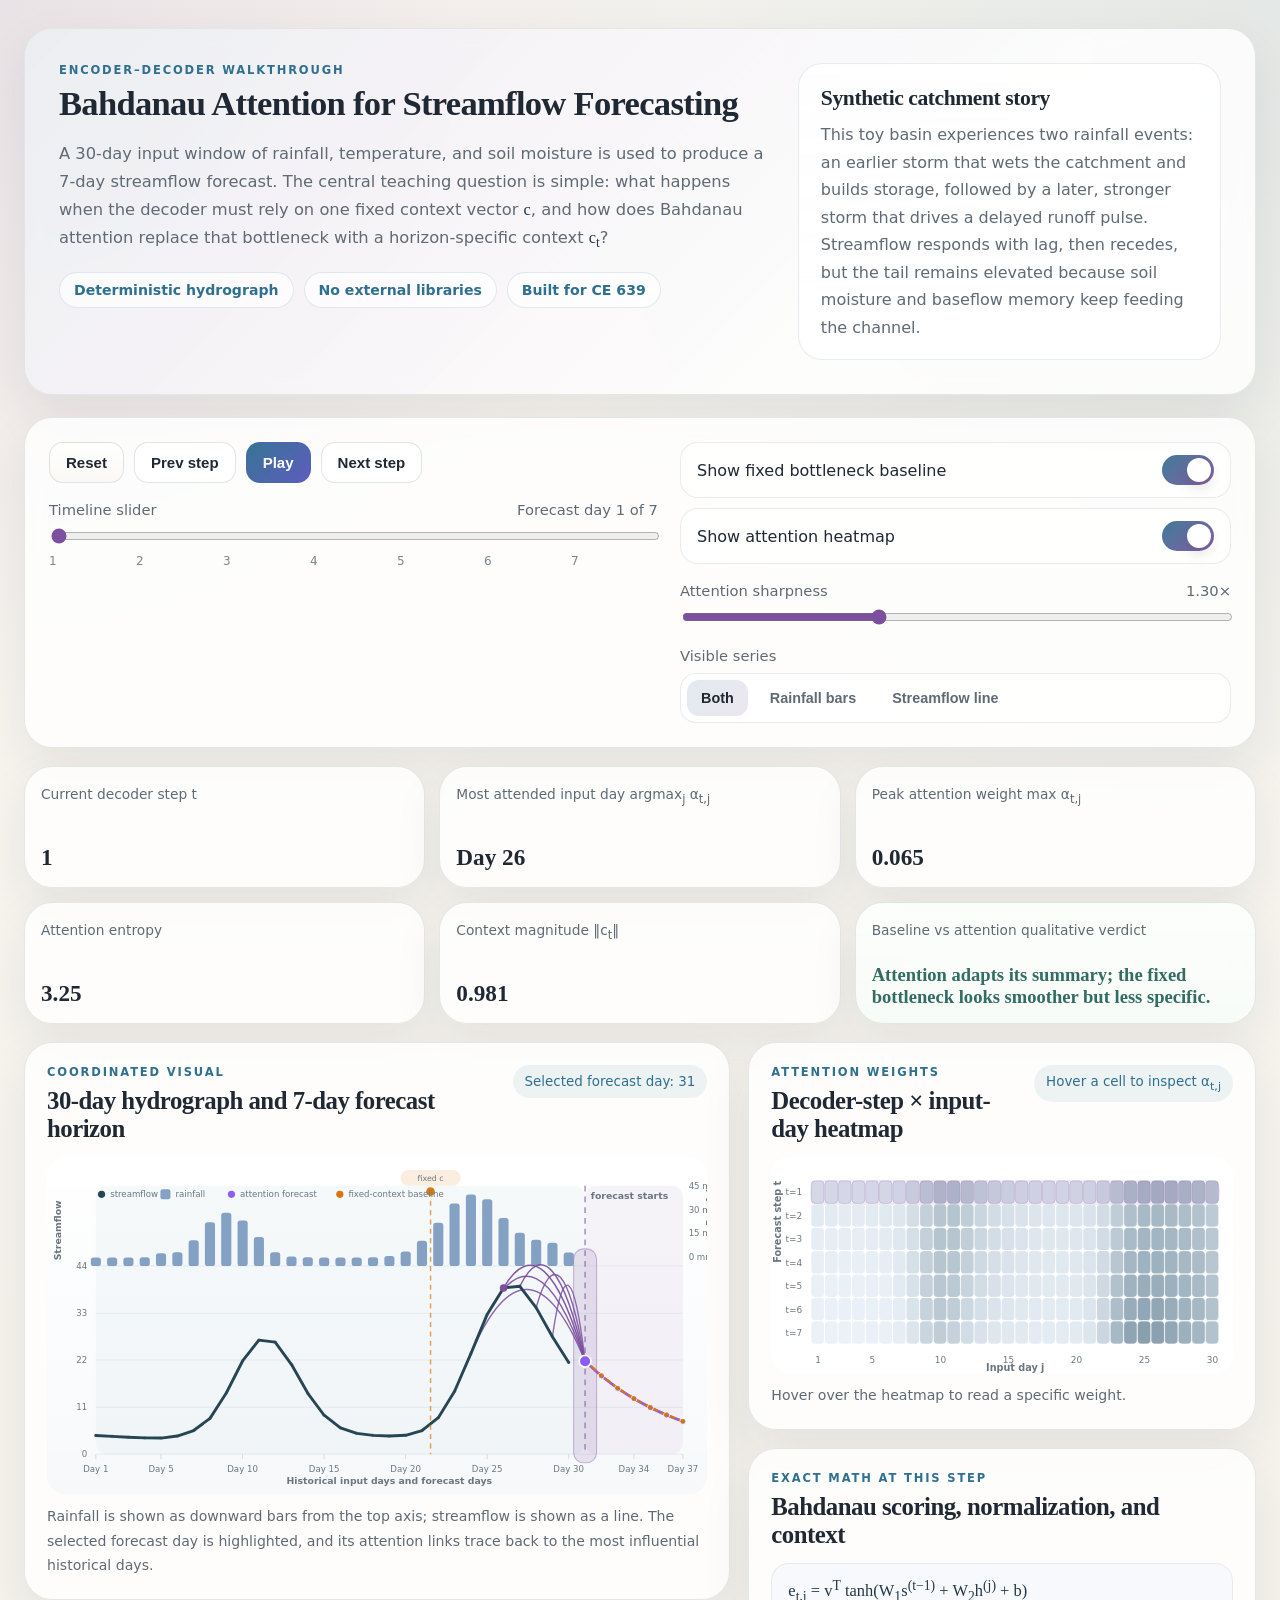
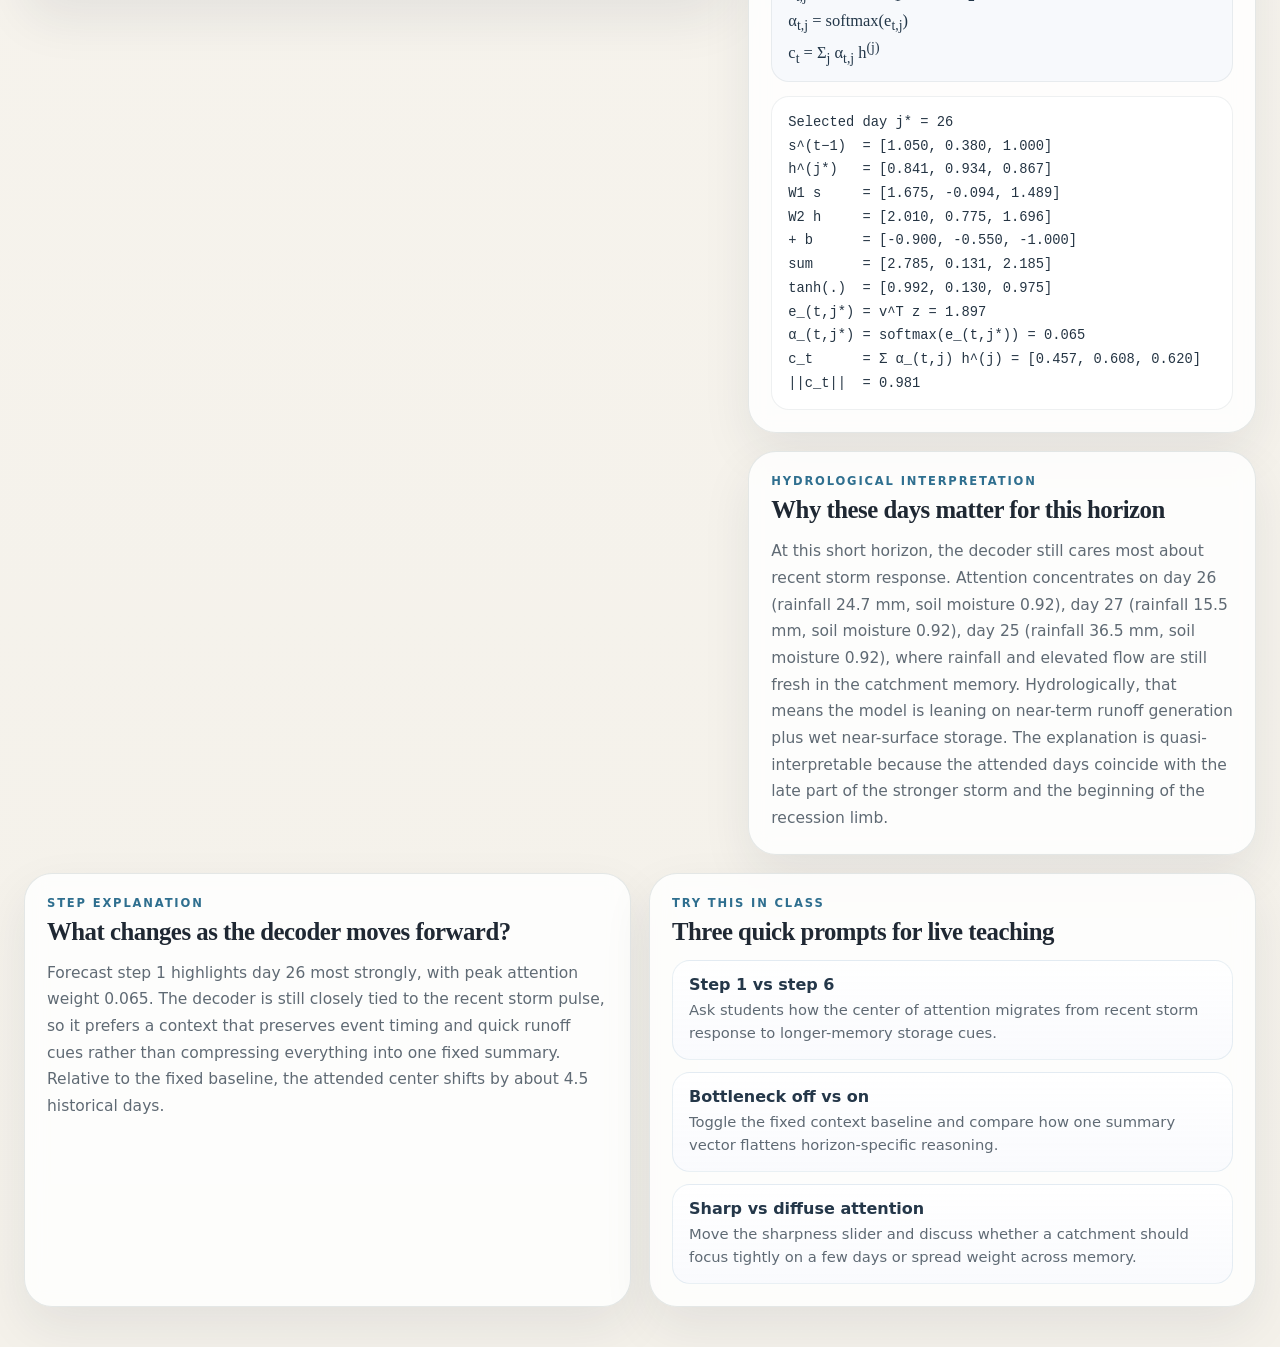
==== Set2/01_bahdanau_streamflow_demo/index.html @ 587828bb "init: working demos" ====
<!DOCTYPE html>
<html lang="en">
<head>
  <meta charset="UTF-8" />
  <meta name="viewport" content="width=device-width, initial-scale=1.0" />
  <title>Bahdanau Attention for Streamflow Forecasting</title>
  <link rel="stylesheet" href="styles.css" />
</head>
<body>
  <div class="page-shell">
    <header class="hero card">
      <div class="hero-copy">
        <p class="eyebrow">Encoder–decoder walkthrough</p>
        <h1>Bahdanau Attention for Streamflow Forecasting</h1>
        <p class="hero-subtitle">
          A 30-day input window of rainfall, temperature, and soil moisture is used to produce a 7-day streamflow forecast.
          The central teaching question is simple: what happens when the decoder must rely on one fixed context vector <span class="math-inline">c</span>,
          and how does Bahdanau attention replace that bottleneck with a horizon-specific context <span class="math-inline">c<sub>t</sub></span>?
        </p>
        <div class="pill-row">
          <span class="note-pill">Deterministic hydrograph</span>
          <span class="note-pill">No external libraries</span>
          <span class="note-pill">Built for CE 639</span>
        </div>
      </div>
      <aside class="story-box">
        <h2>Synthetic catchment story</h2>
        <p>
          This toy basin experiences two rainfall events: an earlier storm that wets the catchment and builds storage,
          followed by a later, stronger storm that drives a delayed runoff pulse. Streamflow responds with lag, then recedes,
          but the tail remains elevated because soil moisture and baseflow memory keep feeding the channel.
        </p>
      </aside>
    </header>

    <section class="controls card">
      <div class="controls-left">
        <div class="button-row">
          <button id="resetBtn" class="action-btn secondary">Reset</button>
          <button id="prevBtn" class="action-btn">Prev step</button>
          <button id="playBtn" class="action-btn primary">Play</button>
          <button id="nextBtn" class="action-btn">Next step</button>
        </div>

        <div class="slider-block">
          <div class="label-row">
            <label for="stepSlider">Timeline slider</label>
            <span id="sliderReadout">Forecast day 1 of 7</span>
          </div>
          <input id="stepSlider" type="range" min="1" max="7" value="1" step="1" />
          <div class="step-ticks">
            <span>1</span><span>2</span><span>3</span><span>4</span><span>5</span><span>6</span><span>7</span>
          </div>
        </div>
      </div>

      <div class="controls-right">
        <div class="toggle-group">
          <label class="switch-row">
            <span>Show fixed bottleneck baseline</span>
            <input id="baselineToggle" type="checkbox" checked />
            <span class="switch-ui"></span>
          </label>
          <label class="switch-row">
            <span>Show attention heatmap</span>
            <input id="heatmapToggle" type="checkbox" checked />
            <span class="switch-ui"></span>
          </label>
        </div>

        <div class="slider-block compact">
          <div class="label-row">
            <label for="sharpnessSlider">Attention sharpness</label>
            <span id="sharpnessReadout">1.30×</span>
          </div>
          <input id="sharpnessSlider" type="range" min="0.7" max="2.4" value="1.3" step="0.05" />
        </div>

        <div class="series-toggle">
          <span class="series-label">Visible series</span>
          <div class="segmented" id="seriesToggle">
            <button data-series="both" class="seg-btn active">Both</button>
            <button data-series="rain" class="seg-btn">Rainfall bars</button>
            <button data-series="flow" class="seg-btn">Streamflow line</button>
          </div>
        </div>
      </div>
    </section>

    <section class="metrics-grid">
      <article class="metric card">
        <span class="metric-label">Current decoder step t</span>
        <strong id="metricStep" class="metric-value">1</strong>
      </article>
      <article class="metric card">
        <span class="metric-label">Most attended input day argmax<sub>j</sub> α<sub>t,j</sub></span>
        <strong id="metricArgmax" class="metric-value">Day 28</strong>
      </article>
      <article class="metric card">
        <span class="metric-label">Peak attention weight max α<sub>t,j</sub></span>
        <strong id="metricPeak" class="metric-value">0.00</strong>
      </article>
      <article class="metric card">
        <span class="metric-label">Attention entropy</span>
        <strong id="metricEntropy" class="metric-value">0.00</strong>
      </article>
      <article class="metric card">
        <span class="metric-label">Context magnitude ‖c<sub>t</sub>‖</span>
        <strong id="metricContext" class="metric-value">0.00</strong>
      </article>
      <article class="metric card verdict-card">
        <span class="metric-label">Baseline vs attention qualitative verdict</span>
        <strong id="metricVerdict" class="metric-value verdict-text">Attention is more adaptive.</strong>
      </article>
    </section>

    <main class="main-grid">
      <section class="left-column">
        <article class="panel card hydro-panel">
          <div class="panel-head">
            <div>
              <p class="panel-kicker">Coordinated visual</p>
              <h2>30-day hydrograph and 7-day forecast horizon</h2>
            </div>
            <div class="panel-note" id="hydroNote">Selected forecast day: 31</div>
          </div>
          <svg id="hydrographSvg" viewBox="0 0 920 470" aria-label="Hydrograph with rainfall, streamflow, attention links, and forecast horizon"></svg>
          <div class="panel-caption">
            Rainfall is shown as downward bars from the top axis; streamflow is shown as a line. The selected forecast day is highlighted, and its
            attention links trace back to the most influential historical days.
          </div>
        </article>
      </section>

      <section class="right-column">
        <article class="panel card heatmap-panel" id="heatmapCard">
          <div class="panel-head">
            <div>
              <p class="panel-kicker">Attention weights</p>
              <h2>Decoder-step × input-day heatmap</h2>
            </div>
            <div class="panel-note" id="heatmapNote">Hover a cell to inspect α<sub>t,j</sub></div>
          </div>
          <svg id="heatmapSvg" viewBox="0 0 620 290" aria-label="Attention heatmap with 7 rows and 30 columns"></svg>
          <div class="heatmap-footer" id="heatmapReadout">Hover over the heatmap to read a specific weight.</div>
        </article>

        <article class="panel card math-panel">
          <div class="panel-head">
            <div>
              <p class="panel-kicker">Exact math at this step</p>
              <h2>Bahdanau scoring, normalization, and context</h2>
            </div>
          </div>
          <div class="equation-stack">
            <div class="equation-line">e<sub>t,j</sub> = v<sup>T</sup> tanh(W<sub>1</sub>s<sup>(t−1)</sup> + W<sub>2</sub>h<sup>(j)</sup> + b)</div>
            <div class="equation-line">α<sub>t,j</sub> = softmax(e<sub>t,j</sub>)</div>
            <div class="equation-line">c<sub>t</sub> = Σ<sub>j</sub> α<sub>t,j</sub> h<sup>(j)</sup></div>
          </div>
          <div id="mathWorked" class="worked-box"></div>
        </article>

        <article class="panel card interpretation-panel">
          <div class="panel-head">
            <div>
              <p class="panel-kicker">Hydrological interpretation</p>
              <h2>Why these days matter for this horizon</h2>
            </div>
          </div>
          <div id="interpretationText" class="interpretation-copy"></div>
        </article>
      </section>
    </main>

    <section class="bottom-grid">
      <article class="panel card">
        <div class="panel-head">
          <div>
            <p class="panel-kicker">Step explanation</p>
            <h2>What changes as the decoder moves forward?</h2>
          </div>
        </div>
        <div id="stepExplanation" class="step-copy"></div>
      </article>

      <article class="panel card try-card">
        <div class="panel-head">
          <div>
            <p class="panel-kicker">Try this in class</p>
            <h2>Three quick prompts for live teaching</h2>
          </div>
        </div>
        <div class="try-strip">
          <div class="try-item">
            <strong>Step 1 vs step 6</strong>
            <span>Ask students how the center of attention migrates from recent storm response to longer-memory storage cues.</span>
          </div>
          <div class="try-item">
            <strong>Bottleneck off vs on</strong>
            <span>Toggle the fixed context baseline and compare how one summary vector flattens horizon-specific reasoning.</span>
          </div>
          <div class="try-item">
            <strong>Sharp vs diffuse attention</strong>
            <span>Move the sharpness slider and discuss whether a catchment should focus tightly on a few days or spread weight across memory.</span>
          </div>
        </div>
      </article>
    </section>
  </div>

  <script src="app.js"></script>
</body>
</html>
---- Set2/01_bahdanau_streamflow_demo/styles.css ----
:root {
  --bg: #f4f1ea;
  --bg-soft: #fbfaf7;
  --paper: rgba(255, 255, 255, 0.82);
  --paper-strong: rgba(255, 255, 255, 0.92);
  --ink: #1f2833;
  --muted: #5f6a74;
  --border: rgba(47, 79, 79, 0.12);
  --shadow: 0 20px 50px rgba(30, 41, 59, 0.08);
  --accent: #2f6f8f;
  --accent-2: #7c4f9f;
  --accent-3: #d78a28;
  --good: #326c63;
  --rain: #6b8fb8;
  --flow: #264653;
  --forecast: #8b5cf6;
  --baseline: #d97706;
  --heat-low: #eef4fa;
  --heat-high: #29567f;
}

* {
  box-sizing: border-box;
}

html {
  scroll-behavior: smooth;
}

body {
  margin: 0;
  font-family: Inter, ui-sans-serif, system-ui, -apple-system, BlinkMacSystemFont, "Segoe UI", sans-serif;
  background:
    radial-gradient(circle at top left, rgba(123, 91, 164, 0.12), transparent 22%),
    radial-gradient(circle at top right, rgba(47, 111, 143, 0.10), transparent 26%),
    linear-gradient(180deg, #f8f5ef 0%, #f4f1ea 100%);
  color: var(--ink);
}

.page-shell {
  max-width: 1460px;
  margin: 0 auto;
  padding: 28px 24px 40px;
}

.card {
  background: var(--paper);
  backdrop-filter: blur(10px);
  border: 1px solid var(--border);
  border-radius: 28px;
  box-shadow: var(--shadow);
}

.hero {
  display: grid;
  grid-template-columns: minmax(0, 1.55fr) minmax(320px, 0.92fr);
  gap: 26px;
  padding: 34px;
  margin-bottom: 22px;
  position: relative;
  overflow: hidden;
}

.hero::before {
  content: "";
  position: absolute;
  inset: 0;
  background: linear-gradient(135deg, rgba(43, 89, 124, 0.08), rgba(124, 79, 159, 0.05), transparent 70%);
  pointer-events: none;
}

.hero-copy,
.story-box {
  position: relative;
  z-index: 1;
}

.eyebrow,
.panel-kicker {
  margin: 0 0 8px;
  text-transform: uppercase;
  letter-spacing: 0.16em;
  font-size: 0.72rem;
  font-weight: 700;
  color: var(--accent);
}

.hero h1,
.panel h2,
.story-box h2 {
  font-family: Georgia, "Times New Roman", serif;
  letter-spacing: -0.02em;
}

.hero h1 {
  margin: 0;
  font-size: clamp(2.15rem, 2.7vw, 3.3rem);
  line-height: 1.06;
}

.hero-subtitle {
  margin: 18px 0 18px;
  max-width: 920px;
  font-size: 1.02rem;
  line-height: 1.72;
  color: var(--muted);
}

.math-inline {
  font-family: "Times New Roman", Georgia, serif;
  color: #21364a;
}

.pill-row {
  display: flex;
  flex-wrap: wrap;
  gap: 10px;
}

.note-pill {
  padding: 9px 14px;
  border-radius: 999px;
  background: rgba(255, 255, 255, 0.66);
  border: 1px solid rgba(47, 111, 143, 0.14);
  font-size: 0.88rem;
  color: var(--accent);
  font-weight: 600;
}

.story-box {
  align-self: stretch;
  background: linear-gradient(180deg, rgba(255, 255, 255, 0.78), rgba(255, 255, 255, 0.94));
  border: 1px solid rgba(47, 111, 143, 0.12);
  border-radius: 24px;
  padding: 22px 22px 18px;
}

.story-box h2 {
  margin: 0 0 10px;
  font-size: 1.35rem;
}

.story-box p {
  margin: 0;
  color: var(--muted);
  line-height: 1.72;
}

.controls {
  display: grid;
  grid-template-columns: 1.05fr 0.95fr;
  gap: 22px;
  padding: 24px;
  margin-bottom: 18px;
}

.controls-left,
.controls-right {
  display: flex;
  flex-direction: column;
  gap: 18px;
}

.button-row {
  display: flex;
  flex-wrap: wrap;
  gap: 10px;
}

.action-btn {
  appearance: none;
  border: 1px solid rgba(38, 70, 83, 0.14);
  background: rgba(255, 255, 255, 0.88);
  color: var(--ink);
  border-radius: 14px;
  padding: 11px 16px;
  font-size: 0.94rem;
  font-weight: 650;
  cursor: pointer;
  transition: transform 180ms ease, background 180ms ease, border-color 180ms ease, box-shadow 180ms ease;
}

.action-btn:hover,
.seg-btn:hover {
  transform: translateY(-1px);
  box-shadow: 0 10px 22px rgba(45, 68, 91, 0.10);
}

.action-btn.primary {
  background: linear-gradient(135deg, rgba(47, 111, 143, 0.96), rgba(86, 83, 187, 0.95));
  color: #fff;
  border-color: transparent;
}

.action-btn.secondary {
  background: linear-gradient(180deg, rgba(255,255,255,0.92), rgba(250,248,244,0.92));
}

.label-row {
  display: flex;
  align-items: center;
  justify-content: space-between;
  gap: 12px;
  margin-bottom: 8px;
  font-size: 0.92rem;
  color: var(--muted);
}

.slider-block input[type="range"] {
  width: 100%;
  accent-color: var(--accent-2);
  cursor: pointer;
}

.step-ticks {
  display: grid;
  grid-template-columns: repeat(7, 1fr);
  margin-top: 6px;
  color: #7b8790;
  font-size: 0.75rem;
}

.toggle-group {
  display: grid;
  gap: 10px;
}

.switch-row {
  position: relative;
  display: grid;
  grid-template-columns: 1fr auto;
  align-items: center;
  gap: 14px;
  padding: 12px 16px;
  background: rgba(255, 255, 255, 0.72);
  border: 1px solid rgba(38, 70, 83, 0.10);
  border-radius: 18px;
  cursor: pointer;
  user-select: none;
}

.switch-row input {
  position: absolute;
  opacity: 0;
  pointer-events: none;
}

.switch-ui {
  width: 52px;
  height: 30px;
  background: rgba(127, 140, 141, 0.35);
  border-radius: 999px;
  position: relative;
  transition: background 180ms ease;
}

.switch-ui::after {
  content: "";
  position: absolute;
  width: 24px;
  height: 24px;
  border-radius: 50%;
  top: 3px;
  left: 3px;
  background: white;
  box-shadow: 0 6px 14px rgba(0,0,0,0.12);
  transition: transform 180ms ease;
}

.switch-row input:checked + .switch-ui {
  background: linear-gradient(135deg, rgba(47,111,143,0.92), rgba(124,79,159,0.90));
}

.switch-row input:checked + .switch-ui::after {
  transform: translateX(22px);
}

.series-toggle {
  display: grid;
  gap: 9px;
}

.series-label {
  font-size: 0.92rem;
  color: var(--muted);
}

.segmented {
  display: inline-flex;
  gap: 8px;
  padding: 6px;
  border-radius: 16px;
  background: rgba(255,255,255,0.72);
  border: 1px solid rgba(38, 70, 83, 0.10);
}

.seg-btn {
  appearance: none;
  border: none;
  background: transparent;
  color: var(--muted);
  border-radius: 12px;
  padding: 10px 14px;
  font-size: 0.9rem;
  font-weight: 650;
  cursor: pointer;
  transition: background 180ms ease, color 180ms ease, transform 180ms ease;
}

.seg-btn.active {
  background: linear-gradient(135deg, rgba(47,111,143,0.14), rgba(124,79,159,0.14));
  color: var(--ink);
}

.metrics-grid {
  display: grid;
  grid-template-columns: repeat(6, minmax(0, 1fr));
  gap: 14px;
  margin-bottom: 18px;
}

.metric {
  padding: 18px 16px 16px;
  min-height: 122px;
  display: flex;
  flex-direction: column;
  justify-content: space-between;
}

.metric-label {
  font-size: 0.86rem;
  line-height: 1.45;
  color: var(--muted);
}

.metric-value {
  font-family: Georgia, "Times New Roman", serif;
  font-size: 1.45rem;
  line-height: 1.15;
}

.verdict-card {
  background: linear-gradient(180deg, rgba(252, 255, 252, 0.90), rgba(247, 251, 248, 0.94));
}

.verdict-text {
  font-size: 1.16rem;
  color: var(--good);
}

.main-grid {
  display: grid;
  grid-template-columns: minmax(0, 1.28fr) minmax(420px, 0.92fr);
  gap: 18px;
  align-items: start;
}

.left-column,
.right-column {
  min-width: 0;
}

.right-column {
  display: grid;
  gap: 18px;
}

.panel {
  padding: 22px;
}

.panel-head {
  display: flex;
  align-items: flex-start;
  justify-content: space-between;
  gap: 16px;
  margin-bottom: 14px;
}

.panel-head h2 {
  margin: 0;
  font-size: 1.55rem;
}

.panel-note {
  padding: 9px 12px;
  border-radius: 999px;
  background: rgba(47,111,143,0.08);
  color: var(--accent);
  font-size: 0.84rem;
  white-space: nowrap;
}

svg {
  width: 100%;
  height: auto;
  display: block;
}

.panel-caption,
.heatmap-footer,
.interpretation-copy,
.step-copy {
  color: var(--muted);
  line-height: 1.72;
}

.panel-caption,
.heatmap-footer {
  font-size: 0.88rem;
  margin-top: 10px;
}

.heatmap-panel.hidden-panel {
  display: none;
}

.equation-stack {
  display: grid;
  gap: 6px;
  margin-bottom: 14px;
  padding: 14px 16px;
  border-radius: 18px;
  background: rgba(247, 249, 252, 0.95);
  border: 1px solid rgba(38, 70, 83, 0.08);
}

.equation-line {
  font-family: Georgia, "Times New Roman", serif;
  color: #233749;
  font-size: 1.03rem;
}

.worked-box {
  padding: 14px 16px;
  border-radius: 18px;
  background: rgba(255, 255, 255, 0.78);
  border: 1px solid rgba(38, 70, 83, 0.08);
  font-family: ui-monospace, SFMono-Regular, Menlo, Consolas, monospace;
  font-size: 0.86rem;
  line-height: 1.72;
  color: #243443;
  white-space: pre-wrap;
}

.interpretation-copy,
.step-copy {
  font-size: 0.97rem;
}

.bottom-grid {
  display: grid;
  grid-template-columns: 1fr 1fr;
  gap: 18px;
  margin-top: 18px;
}

.try-strip {
  display: grid;
  gap: 12px;
}

.try-item {
  padding: 14px 16px;
  border-radius: 18px;
  border: 1px solid rgba(47, 111, 143, 0.10);
  background: linear-gradient(180deg, rgba(255,255,255,0.88), rgba(249,250,253,0.94));
}

.try-item strong {
  display: block;
  margin-bottom: 4px;
  color: #243749;
}

.try-item span {
  color: var(--muted);
  line-height: 1.6;
  font-size: 0.92rem;
}

.axis-label,
.tick-label,
.small-label,
.legend-label {
  font-family: Inter, ui-sans-serif, system-ui, sans-serif;
  fill: #6b7780;
}

.axis-label {
  font-size: 13px;
  font-weight: 650;
}

.tick-label {
  font-size: 12px;
}

.small-label {
  font-size: 11px;
}

.legend-label {
  font-size: 12px;
}

.grid-line {
  stroke: rgba(38, 70, 83, 0.10);
  stroke-width: 1;
}

.history-band {
  fill: rgba(47, 111, 143, 0.035);
}

.forecast-band {
  fill: rgba(124, 79, 159, 0.06);
}

.baseline-marker-line {
  stroke: rgba(217, 119, 6, 0.70);
  stroke-width: 2;
  stroke-dasharray: 7 6;
}

.baseline-marker-dot {
  fill: rgba(217, 119, 6, 0.96);
}

.selected-forecast-pill {
  fill: rgba(124, 79, 159, 0.14);
  stroke: rgba(124, 79, 159, 0.36);
  stroke-width: 1.5;
}

@media (max-width: 1320px) {
  .metrics-grid {
    grid-template-columns: repeat(3, minmax(0, 1fr));
  }
}

@media (max-width: 1180px) {
  .hero,
  .controls,
  .main-grid,
  .bottom-grid {
    grid-template-columns: 1fr;
  }

  .page-shell {
    padding: 18px 16px 30px;
  }

  .metrics-grid {
    grid-template-columns: repeat(2, minmax(0, 1fr));
  }
}

@media (max-width: 760px) {
  .metrics-grid {
    grid-template-columns: 1fr;
  }

  .button-row {
    display: grid;
    grid-template-columns: repeat(2, minmax(0, 1fr));
  }

  .segmented {
    display: grid;
    grid-template-columns: 1fr;
  }
}
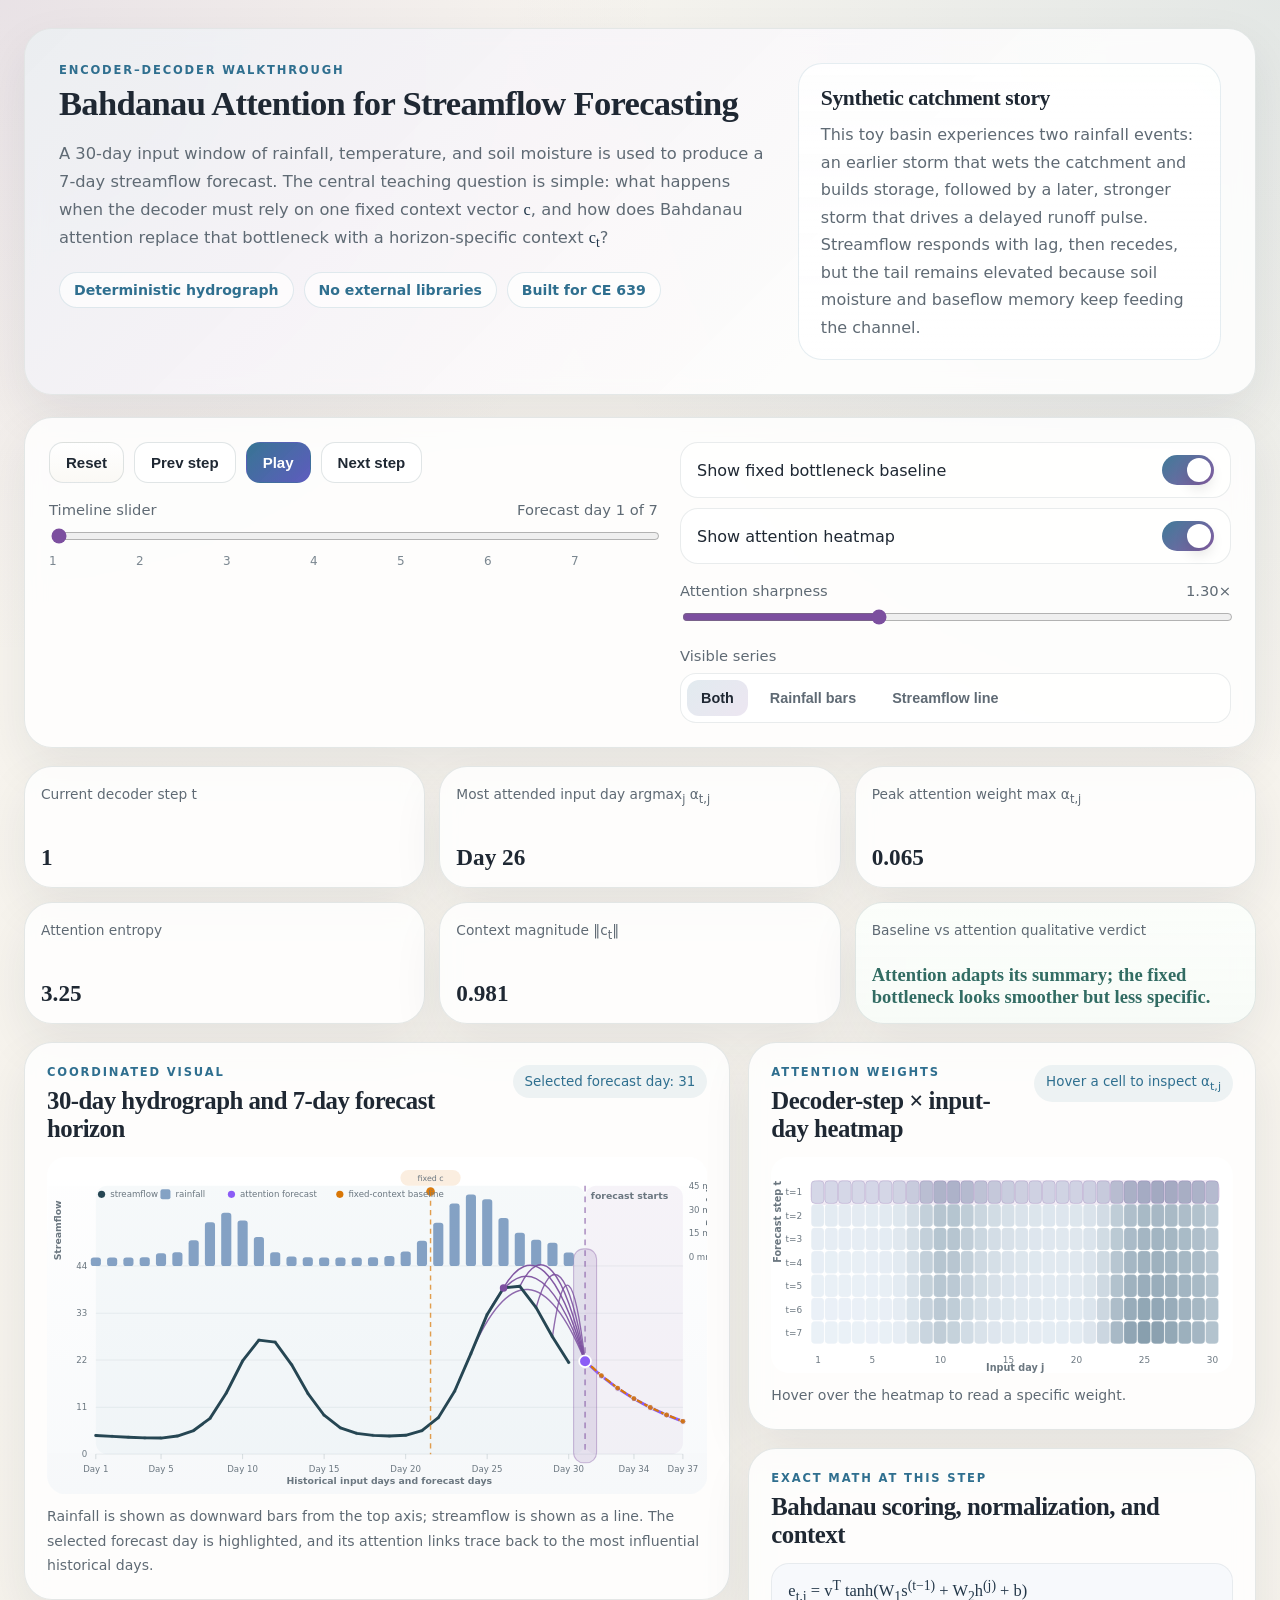
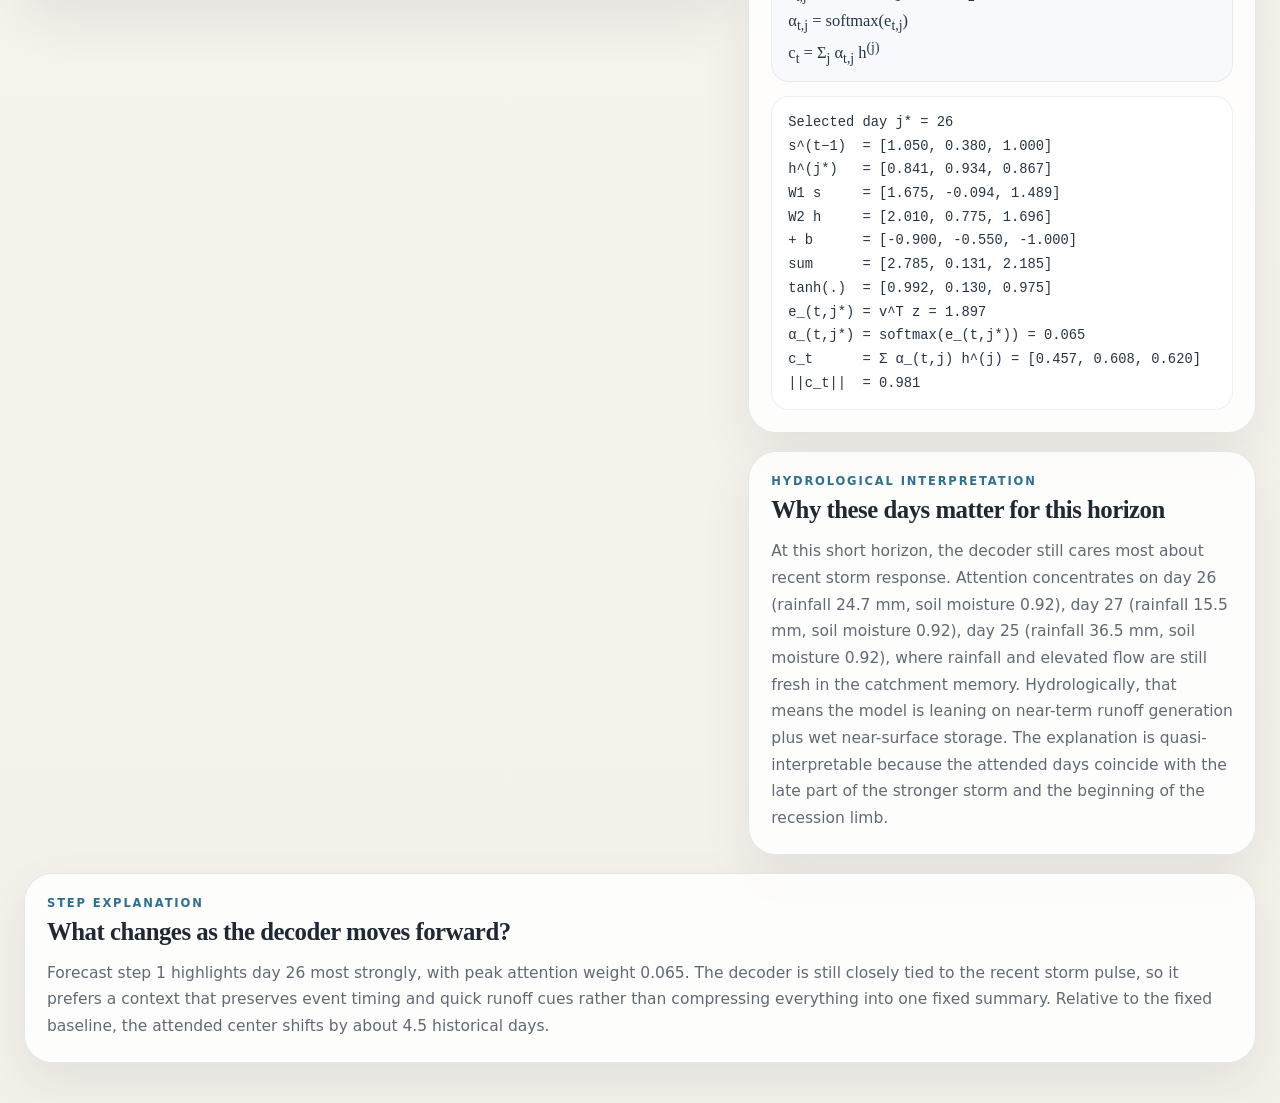
==== commit 9d5976c6: "fix: remove unwanted texts" ====
--- a/Set2/01_bahdanau_streamflow_demo/index.html
+++ b/Set2/01_bahdanau_streamflow_demo/index.html
@@ -183,28 +183,7 @@
         <div id="stepExplanation" class="step-copy"></div>
       </article>
 
-      <article class="panel card try-card">
-        <div class="panel-head">
-          <div>
-            <p class="panel-kicker">Try this in class</p>
-            <h2>Three quick prompts for live teaching</h2>
-          </div>
-        </div>
-        <div class="try-strip">
-          <div class="try-item">
-            <strong>Step 1 vs step 6</strong>
-            <span>Ask students how the center of attention migrates from recent storm response to longer-memory storage cues.</span>
-          </div>
-          <div class="try-item">
-            <strong>Bottleneck off vs on</strong>
-            <span>Toggle the fixed context baseline and compare how one summary vector flattens horizon-specific reasoning.</span>
-          </div>
-          <div class="try-item">
-            <strong>Sharp vs diffuse attention</strong>
-            <span>Move the sharpness slider and discuss whether a catchment should focus tightly on a few days or spread weight across memory.</span>
-          </div>
-        </div>
-      </article>
+
     </section>
   </div>
 
--- a/Set2/01_bahdanau_streamflow_demo/styles.css
+++ b/Set2/01_bahdanau_streamflow_demo/styles.css
@@ -450,7 +450,7 @@
 
 .bottom-grid {
   display: grid;
-  grid-template-columns: 1fr 1fr;
+  grid-template-columns: 1fr;
   gap: 18px;
   margin-top: 18px;
 }
